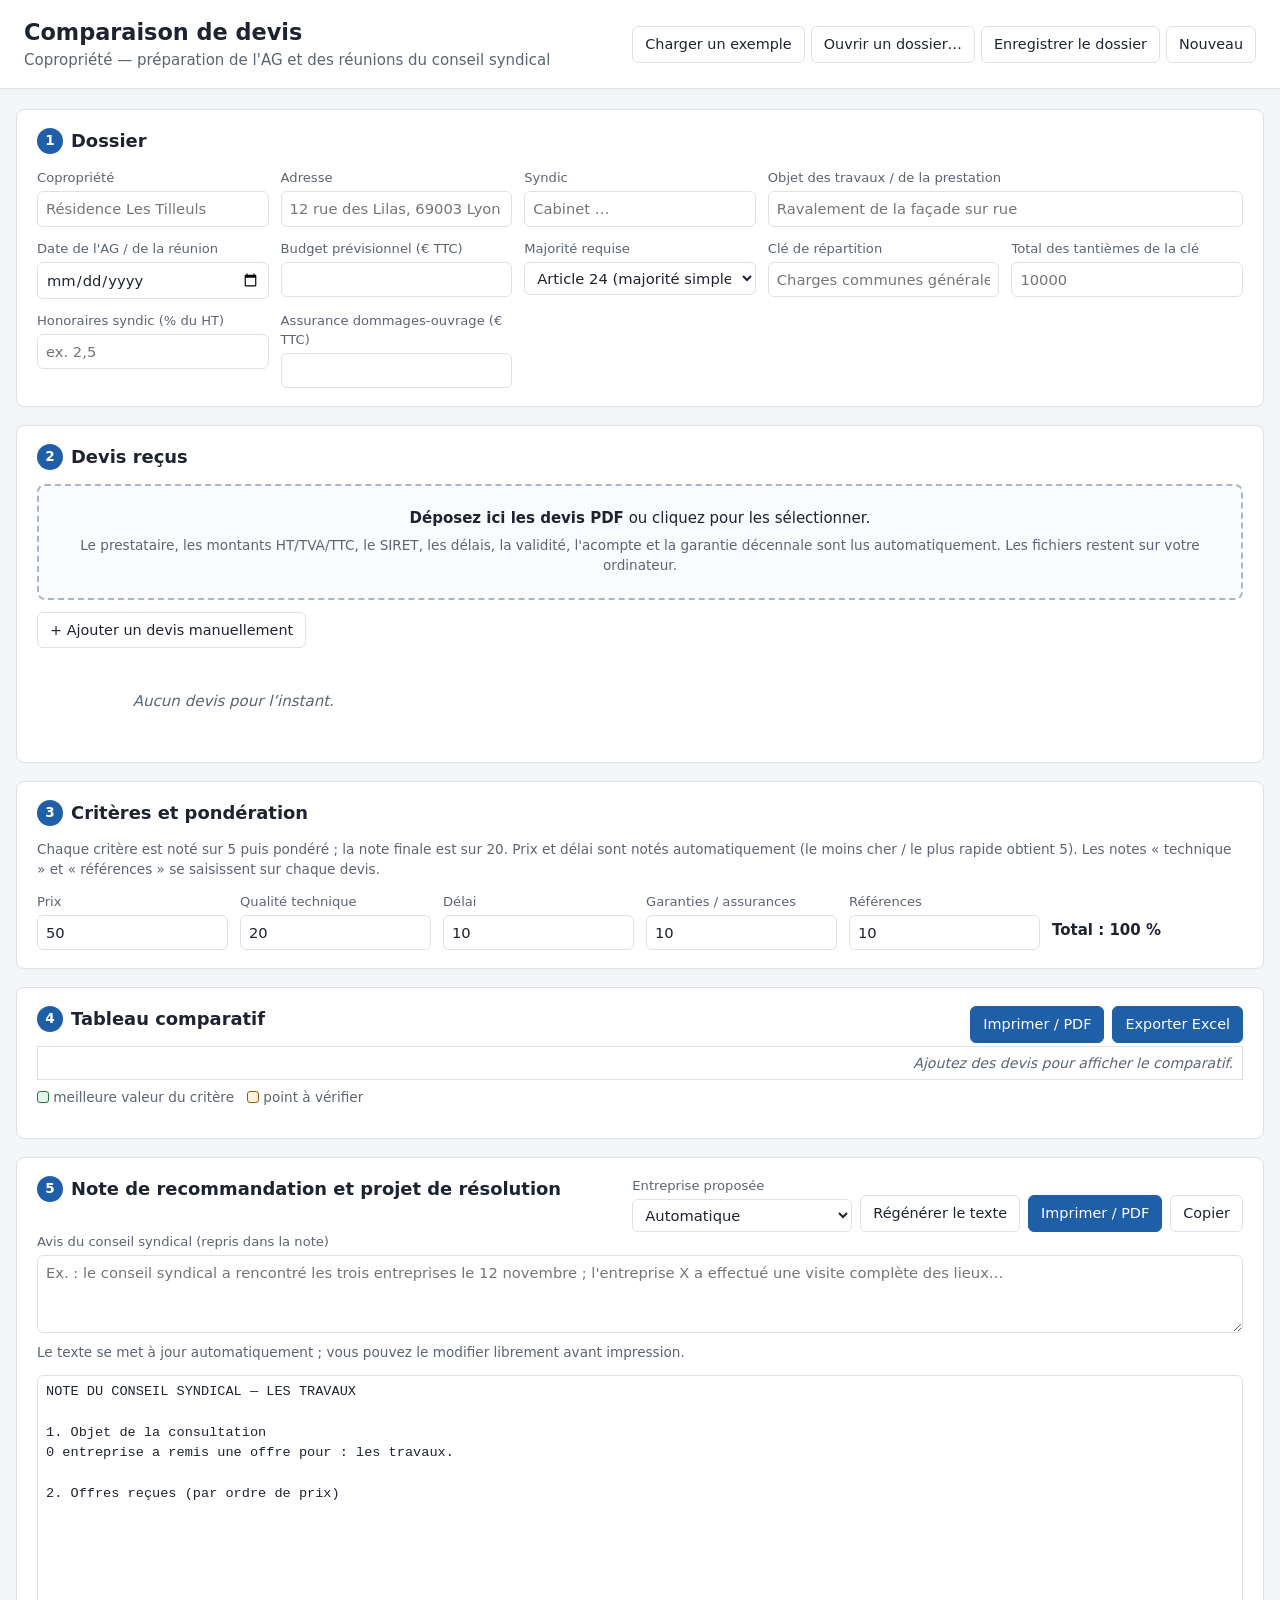
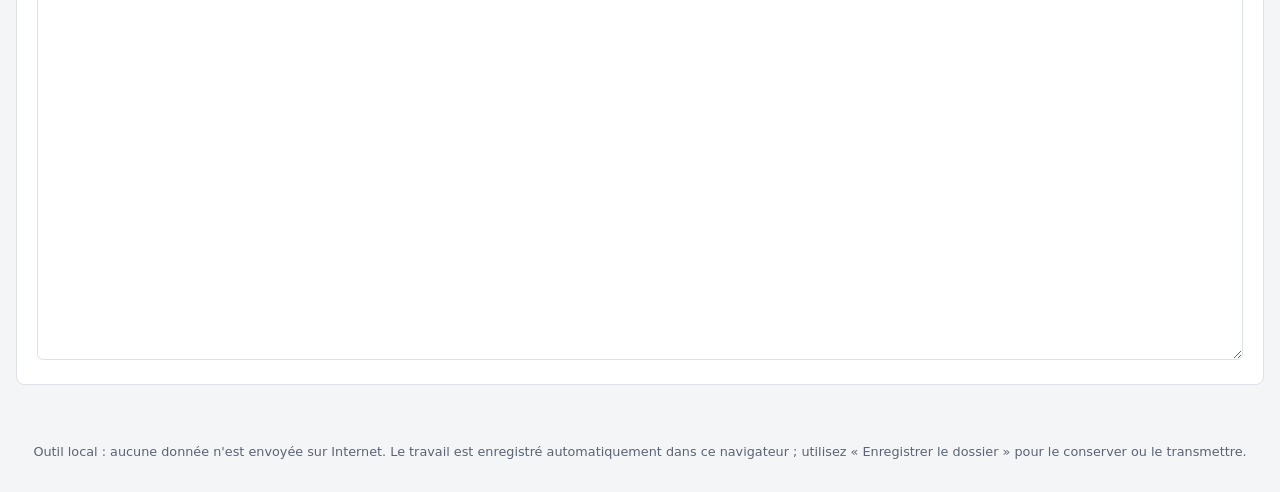
==== index.html @ 793dce1e "Outil local de comparaison de devis pour AG et conseil syndical Page web autonome (index.html) : imp" ====
<!doctype html>
<html lang="fr">
<head>
  <meta charset="utf-8">
  <meta name="viewport" content="width=device-width, initial-scale=1">
  <title>Comparaison de devis</title>
  <link rel="stylesheet" href="css/style.css">
</head>
<body>
  <header class="entete no-print">
    <div>
      <h1>Comparaison de devis</h1>
      <p class="sous-titre">Copropriété — préparation de l'AG et des réunions du conseil syndical</p>
    </div>
    <div class="actions-entete">
      <button type="button" id="btn-exemple" class="btn-discret">Charger un exemple</button>
      <button type="button" id="btn-ouvrir" class="btn-discret">Ouvrir un dossier…</button>
      <button type="button" id="btn-sauver" class="btn-discret">Enregistrer le dossier</button>
      <button type="button" id="btn-nouveau" class="btn-discret">Nouveau</button>
      <input type="file" id="input-dossier" accept=".json,application/json" hidden>
    </div>
  </header>

  <main>
    <!-- 1. Dossier -->
    <section class="carte no-print" id="section-dossier">
      <h2><span class="num">1</span> Dossier</h2>
      <div class="grille-champs" id="champs-dossier">
        <label>Copropriété<input data-d="copro" placeholder="Résidence Les Tilleuls"></label>
        <label>Adresse<input data-d="adresse" placeholder="12 rue des Lilas, 69003 Lyon"></label>
        <label>Syndic<input data-d="syndic" placeholder="Cabinet …"></label>
        <label class="large">Objet des travaux / de la prestation<input data-d="objet" placeholder="Ravalement de la façade sur rue"></label>
        <label>Date de l'AG / de la réunion<input type="date" data-d="dateAG"></label>
        <label>Budget prévisionnel (€ TTC)<input type="number" step="0.01" min="0" data-d="budget"></label>
        <label>Majorité requise
          <select data-d="majorite">
            <option value="24">Article 24 (majorité simple)</option>
            <option value="25">Article 25 (majorité absolue)</option>
            <option value="26">Article 26 (double majorité)</option>
          </select>
        </label>
        <label>Clé de répartition<input data-d="cle" placeholder="Charges communes générales"></label>
        <label>Total des tantièmes de la clé<input type="number" min="0" data-d="tantiemes" placeholder="10000"></label>
        <label>Honoraires syndic (% du HT)<input type="number" step="0.1" min="0" data-d="honorairesPct" placeholder="ex. 2,5"></label>
        <label>Assurance dommages-ouvrage (€ TTC)<input type="number" step="0.01" min="0" data-d="dommagesOuvrage"></label>
      </div>
    </section>

    <!-- 2. Devis -->
    <section class="carte no-print" id="section-devis">
      <h2><span class="num">2</span> Devis reçus</h2>
      <div id="zone-depot" class="zone-depot" tabindex="0" role="button" aria-label="Déposer des devis PDF">
        <strong>Déposez ici les devis PDF</strong> ou cliquez pour les sélectionner.
        <span class="aide">Le prestataire, les montants HT/TVA/TTC, le SIRET, les délais, la validité, l'acompte et la garantie décennale sont lus automatiquement. Les fichiers restent sur votre ordinateur.</span>
        <input type="file" id="input-pdf" accept="application/pdf,.pdf" multiple hidden>
      </div>
      <div class="ligne-actions">
        <button type="button" id="btn-ajout-manuel">+ Ajouter un devis manuellement</button>
        <span id="etat-import" class="etat" role="status"></span>
      </div>
      <div id="liste-devis" class="liste-devis"></div>
    </section>

    <!-- 3. Pondération -->
    <section class="carte no-print" id="section-criteres">
      <h2><span class="num">3</span> Critères et pondération</h2>
      <p class="aide">Chaque critère est noté sur 5 puis pondéré ; la note finale est sur 20. Prix et délai sont notés automatiquement (le moins cher / le plus rapide obtient 5). Les notes « technique » et « références » se saisissent sur chaque devis.</p>
      <div class="grille-poids" id="champs-poids"></div>
    </section>

    <!-- 4. Comparatif -->
    <section class="carte" id="section-comparatif">
      <div class="titre-section">
        <h2><span class="num no-print">4</span> Tableau comparatif</h2>
        <div class="no-print actions">
          <button type="button" id="btn-imprimer-tableau" class="btn-principal">Imprimer / PDF</button>
          <button type="button" id="btn-excel" class="btn-principal">Exporter Excel</button>
        </div>
      </div>
      <div class="print-only entete-impression" id="entete-impression"></div>
      <div id="alertes-globales"></div>
      <div class="defilement"><table id="tableau-comparatif" class="comparatif"></table></div>
      <p class="aide legende"><span class="pastille meilleur"></span> meilleure valeur du critère &nbsp; <span class="pastille alerte"></span> point à vérifier</p>
    </section>

    <!-- 5. Note -->
    <section class="carte" id="section-note">
      <div class="titre-section">
        <h2><span class="num no-print">5</span> Note de recommandation et projet de résolution</h2>
        <div class="no-print actions">
          <label class="choix-retenu">Entreprise proposée
            <select id="select-retenu"></select>
          </label>
          <button type="button" id="btn-regenerer">Régénérer le texte</button>
          <button type="button" id="btn-imprimer-note" class="btn-principal">Imprimer / PDF</button>
          <button type="button" id="btn-copier-note">Copier</button>
        </div>
      </div>
      <label class="no-print bloc">Avis du conseil syndical (repris dans la note)
        <textarea id="avis-cs" rows="3" placeholder="Ex. : le conseil syndical a rencontré les trois entreprises le 12 novembre ; l'entreprise X a effectué une visite complète des lieux…"></textarea>
      </label>
      <p class="no-print aide" id="info-note"></p>
      <textarea id="texte-note" class="no-print texte-note" rows="28" spellcheck="true"></textarea>
      <div id="note-impression" class="print-only note-impression"></div>
    </section>
  </main>

  <footer class="no-print pied">
    Outil local : aucune donnée n'est envoyée sur Internet. Le travail est enregistré automatiquement dans ce navigateur ; utilisez « Enregistrer le dossier » pour le conserver ou le transmettre.
  </footer>

  <template id="tpl-devis">
    <article class="devis">
      <header class="devis-entete">
        <input class="nom" data-f="prestataire" placeholder="Nom du prestataire" aria-label="Nom du prestataire">
        <button type="button" class="btn-suppr" title="Retirer ce devis" aria-label="Retirer ce devis">✕</button>
      </header>
      <div class="badges"></div>
      <div class="grille-devis">
        <label>Montant HT (€)<input type="number" step="0.01" data-f="montantHT"></label>
        <label>Taux TVA (%)<input type="number" step="0.1" data-f="tauxTVA"></label>
        <label>TVA (€)<input type="number" step="0.01" data-f="montantTVA"></label>
        <label>Montant TTC (€)<input type="number" step="0.01" data-f="montantTTC"></label>
        <label>N° de devis<input data-f="numero"></label>
        <label>Date du devis<input type="date" data-f="date"></label>
        <label>Valable jusqu'au<input type="date" data-f="validiteDate"></label>
        <label>Délai d'exécution (jours)<input type="number" min="0" data-f="delaiJours"></label>
        <label>SIRET<input data-f="siret" inputmode="numeric"></label>
        <label>Acompte (%)<input type="number" step="1" min="0" max="100" data-f="acomptePct"></label>
        <label>Garantie décennale
          <select data-f="decennale">
            <option value="oui">Attestation fournie</option>
            <option value="a_verifier">À vérifier</option>
            <option value="non">Non fournie</option>
          </select>
        </label>
        <label>Visite des lieux
          <select data-f="visite">
            <option value="">—</option>
            <option value="oui">Oui</option>
            <option value="non">Non</option>
          </select>
        </label>
        <label>Note technique (0–5)<input type="number" min="0" max="5" step="0.5" data-f="noteTechnique"></label>
        <label>Note références (0–5)<input type="number" min="0" max="5" step="0.5" data-f="noteReferences"></label>
        <label class="large">Certifications<input data-f="certifications" placeholder="Qualibat, RGE…"></label>
        <label class="large">Observations / réserves<textarea rows="2" data-f="observations" placeholder="Prestations exclues, options, conditions particulières…"></textarea></label>
      </div>
      <details class="texte-source">
        <summary>Texte extrait du PDF</summary>
        <pre></pre>
      </details>
    </article>
  </template>

  <script src="vendor/pdfjs/pdf.min.js"></script>
  <script src="vendor/pdfjs/pdf.worker.min.js"></script>
  <script src="vendor/xlsx/xlsx.mini.min.js"></script>
  <script src="js/extraction.js"></script>
  <script src="js/app.js"></script>
</body>
</html>
---- css/style.css ----
:root {
  --fond: #f4f5f7;
  --carte: #ffffff;
  --texte: #1d2330;
  --texte-2: #5b6474;
  --bord: #dde1e8;
  --accent: #1f5fa8;
  --accent-clair: #e7f0fb;
  --vert: #1e7a46;
  --vert-clair: #e3f4ea;
  --orange: #a35a00;
  --orange-clair: #fff3e0;
  --rouge: #b3261e;
  --rouge-clair: #fdecea;
  --rayon: 8px;
}

* { box-sizing: border-box; }

body {
  margin: 0;
  background: var(--fond);
  color: var(--texte);
  font: 15px/1.45 system-ui, -apple-system, "Segoe UI", Roboto, sans-serif;
}

.entete {
  display: flex;
  flex-wrap: wrap;
  gap: 12px;
  align-items: center;
  justify-content: space-between;
  padding: 16px 24px;
  background: var(--carte);
  border-bottom: 1px solid var(--bord);
}
.entete h1 { margin: 0; font-size: 1.4rem; }
.sous-titre { margin: 2px 0 0; color: var(--texte-2); }
.actions-entete { display: flex; flex-wrap: wrap; gap: 6px; }

main { max-width: 1280px; margin: 0 auto; padding: 20px 16px 40px; }

.carte {
  background: var(--carte);
  border: 1px solid var(--bord);
  border-radius: var(--rayon);
  padding: 18px 20px;
  margin-bottom: 18px;
}
.carte h2 { margin: 0 0 14px; font-size: 1.12rem; display: flex; align-items: center; gap: 8px; }
.num {
  display: inline-grid; place-items: center;
  width: 26px; height: 26px; border-radius: 50%;
  background: var(--accent); color: #fff; font-size: .85rem;
}
.titre-section { display: flex; flex-wrap: wrap; gap: 10px; justify-content: space-between; align-items: flex-start; }
.titre-section .actions { display: flex; flex-wrap: wrap; gap: 8px; align-items: flex-end; }

label { display: flex; flex-direction: column; gap: 4px; font-size: .82rem; color: var(--texte-2); }
label.bloc { margin-bottom: 10px; }
input, select, textarea {
  font: inherit; font-size: .92rem; color: var(--texte);
  border: 1px solid var(--bord); border-radius: 6px; padding: 6px 8px; background: #fff;
  width: 100%;
}
input:focus, select:focus, textarea:focus { outline: 2px solid var(--accent); outline-offset: -1px; }
textarea { resize: vertical; }

button {
  font: inherit; font-size: .9rem; cursor: pointer;
  border: 1px solid var(--bord); border-radius: 6px; padding: 7px 12px; background: #fff; color: var(--texte);
}
button:hover { border-color: var(--accent); }
.btn-principal { background: var(--accent); border-color: var(--accent); color: #fff; }
.btn-principal:hover { filter: brightness(1.1); }
.btn-discret { background: transparent; }

.grille-champs { display: grid; grid-template-columns: repeat(auto-fill, minmax(220px, 1fr)); gap: 12px; }
.grille-champs .large { grid-column: span 2; }

.aide { color: var(--texte-2); font-size: .85rem; margin: 4px 0 12px; }
.zone-depot .aide { display: block; margin: 6px 0 0; }

.zone-depot {
  border: 2px dashed #a9b6c9; border-radius: var(--rayon); padding: 22px; text-align: center;
  cursor: pointer; background: #fafbfd; transition: background .15s;
}
.zone-depot:hover, .zone-depot.survol { background: var(--accent-clair); border-color: var(--accent); }

.ligne-actions { display: flex; flex-wrap: wrap; gap: 12px; align-items: center; margin: 12px 0; }
.etat { color: var(--texte-2); font-size: .88rem; }

.liste-devis { display: grid; grid-template-columns: repeat(auto-fill, minmax(340px, 1fr)); gap: 14px; }
.devis { border: 1px solid var(--bord); border-radius: var(--rayon); padding: 12px; background: #fcfcfd; }
.devis-entete { display: flex; gap: 8px; align-items: center; }
.devis-entete .nom { font-weight: 600; font-size: 1rem; }
.btn-suppr { padding: 4px 9px; color: var(--texte-2); }
.badges { display: flex; flex-wrap: wrap; gap: 5px; margin: 8px 0; min-height: 4px; }
.badge { font-size: .74rem; padding: 2px 8px; border-radius: 999px; background: var(--accent-clair); color: var(--accent); }
.badge.ok { background: var(--vert-clair); color: var(--vert); }
.badge.attention { background: var(--orange-clair); color: var(--orange); }
.badge.erreur { background: var(--rouge-clair); color: var(--rouge); }
.grille-devis { display: grid; grid-template-columns: 1fr 1fr; gap: 8px 10px; }
.grille-devis .large { grid-column: 1 / -1; }
.texte-source { margin-top: 10px; font-size: .82rem; }
.texte-source summary { cursor: pointer; color: var(--texte-2); }
.texte-source pre { max-height: 260px; overflow: auto; background: #f1f3f6; padding: 8px; white-space: pre-wrap; font-size: .75rem; }

.grille-poids { display: grid; grid-template-columns: repeat(auto-fill, minmax(170px, 1fr)); gap: 12px; }
.grille-poids .total { align-self: end; font-weight: 600; padding-bottom: 8px; }

.defilement { overflow-x: auto; }
table.comparatif { border-collapse: collapse; width: 100%; font-size: .88rem; }
.comparatif th, .comparatif td { border: 1px solid var(--bord); padding: 6px 9px; text-align: right; vertical-align: top; }
.comparatif thead th { background: #eef2f8; text-align: center; }
.comparatif th[scope=row] { text-align: left; font-weight: 500; background: #fafbfc; white-space: nowrap; }
.comparatif tr.groupe th { background: #e4e9f1; text-align: left; font-size: .78rem; text-transform: uppercase; letter-spacing: .03em; }
.comparatif td.meilleur { background: var(--vert-clair); color: var(--vert); font-weight: 600; }
.comparatif td.alerte { background: var(--orange-clair); }
.comparatif td.texte { text-align: left; }
.comparatif tr.score td { font-weight: 700; font-size: .95rem; }
.comparatif tr.rang td { font-weight: 600; }
.comparatif .retenu-col { box-shadow: inset 0 3px 0 var(--accent); }
.comparatif ul { margin: 0; padding-left: 16px; text-align: left; }
.legende { margin-top: 8px; }
.pastille { display: inline-block; width: 12px; height: 12px; border-radius: 3px; vertical-align: -1px; }
.pastille.meilleur { background: var(--vert-clair); border: 1px solid var(--vert); }
.pastille.alerte { background: var(--orange-clair); border: 1px solid var(--orange); }

.alerte-globale { background: var(--orange-clair); color: #6b3b00; border-radius: 6px; padding: 8px 12px; margin-bottom: 10px; font-size: .88rem; }
.vide { color: var(--texte-2); font-style: italic; padding: 16px; text-align: center; }

.choix-retenu { min-width: 220px; }
.texte-note { font-family: ui-monospace, "SFMono-Regular", Consolas, monospace; font-size: .85rem; line-height: 1.5; }

.pied { text-align: center; color: var(--texte-2); font-size: .8rem; padding: 0 16px 30px; }

.print-only { display: none; }

@media (max-width: 640px) {
  .entete { padding: 12px 16px; }
  .grille-champs .large { grid-column: auto; }
  .liste-devis { grid-template-columns: 1fr; }
}

/* ---------- Impression ---------- */
@media print {
  body { background: #fff; font-size: 10.5pt; }
  .no-print, .entete, .pied { display: none !important; }
  .print-only { display: block; }
  #section-comparatif h2 { display: none; }
  main { max-width: none; padding: 0; }
  .carte { border: none; padding: 0; margin: 0; }
  body.impression-tableau #section-note { display: none; }
  body.impression-note #section-comparatif { display: none; }
  .defilement { overflow: visible; }
  .comparatif { font-size: 8.5pt; }
  .comparatif th, .comparatif td { padding: 3px 5px; }
  .comparatif td.meilleur, .comparatif td.alerte, .comparatif thead th, .comparatif tr.groupe th {
    -webkit-print-color-adjust: exact; print-color-adjust: exact;
  }
  tr { break-inside: avoid; }
  .entete-impression h1 { font-size: 15pt; margin: 0 0 2px; }
  .entete-impression p { margin: 0 0 8px; color: #333; }
  .note-impression { white-space: pre-wrap; font-family: Georgia, "Times New Roman", serif; font-size: 11pt; line-height: 1.5; }
  .alerte-globale { border: 1px solid #c98a3a; }
}
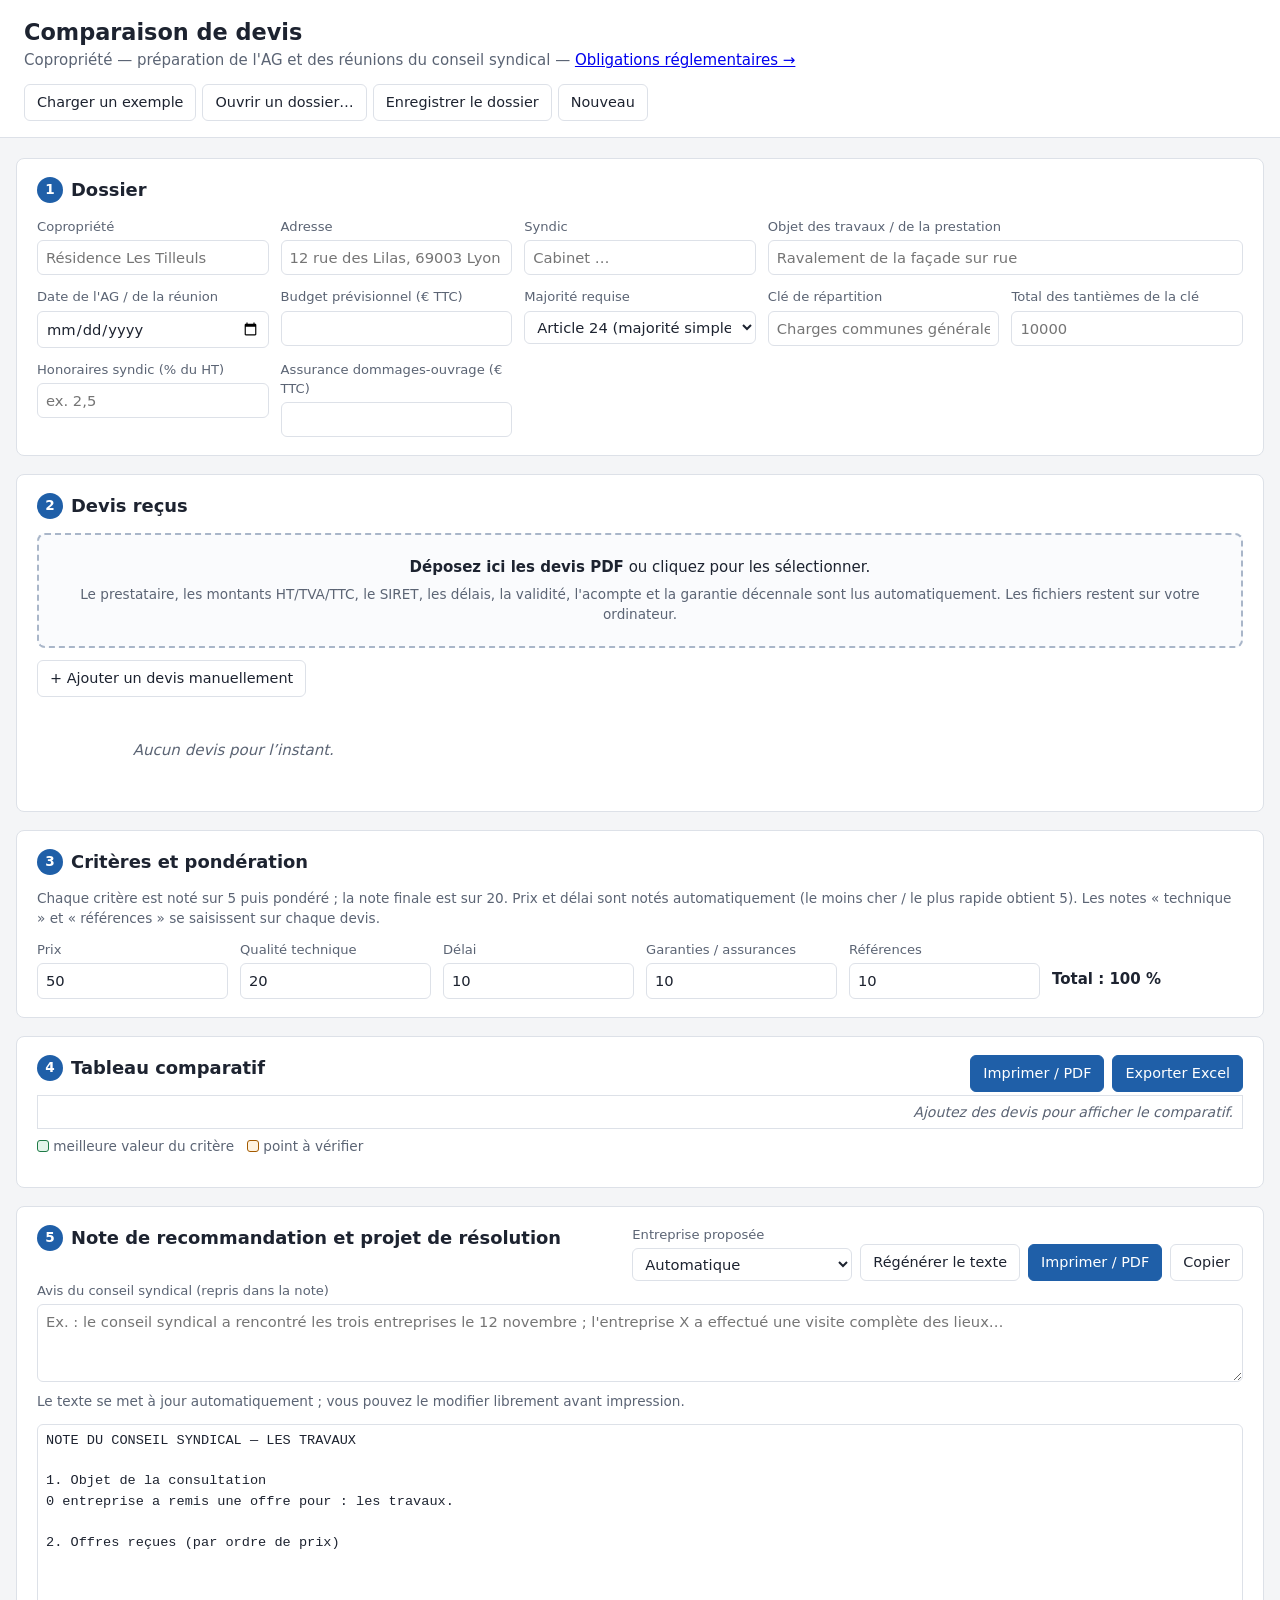
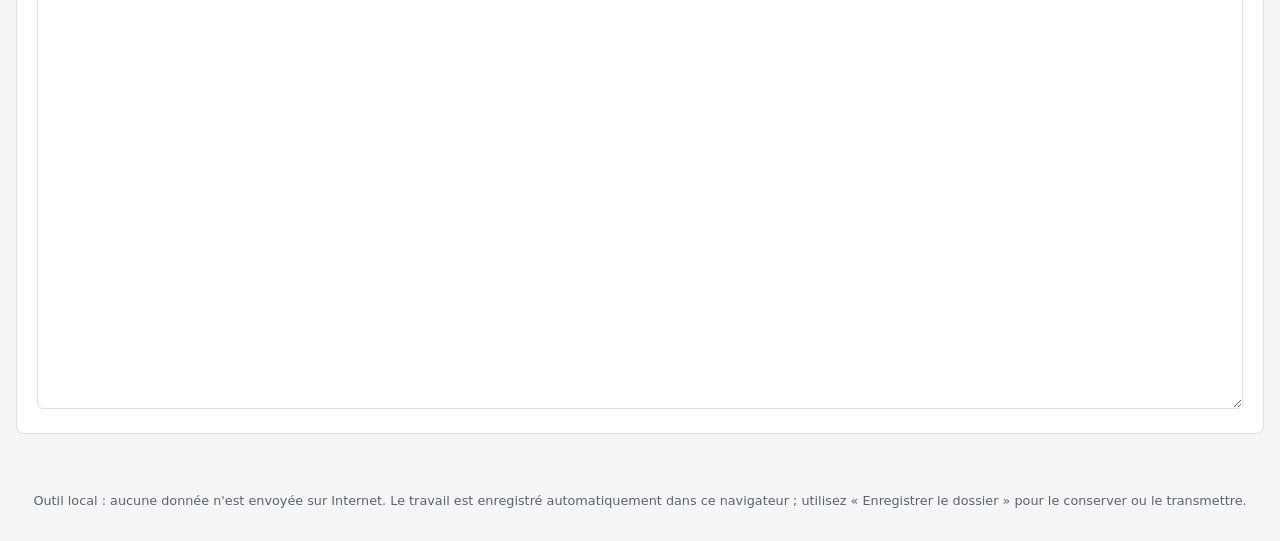
==== commit c475e45d: "Ajoute l'outil de suivi des obligations réglementaires Échéancier par copropriété et pour tout le po" ====
--- a/index.html
+++ b/index.html
@@ -10,7 +10,7 @@
   <header class="entete no-print">
     <div>
       <h1>Comparaison de devis</h1>
-      <p class="sous-titre">Copropriété — préparation de l'AG et des réunions du conseil syndical</p>
+      <p class="sous-titre">Copropriété — préparation de l'AG et des réunions du conseil syndical — <a href="obligations.html">Obligations réglementaires →</a></p>
     </div>
     <div class="actions-entete">
       <button type="button" id="btn-exemple" class="btn-discret">Charger un exemple</button>
